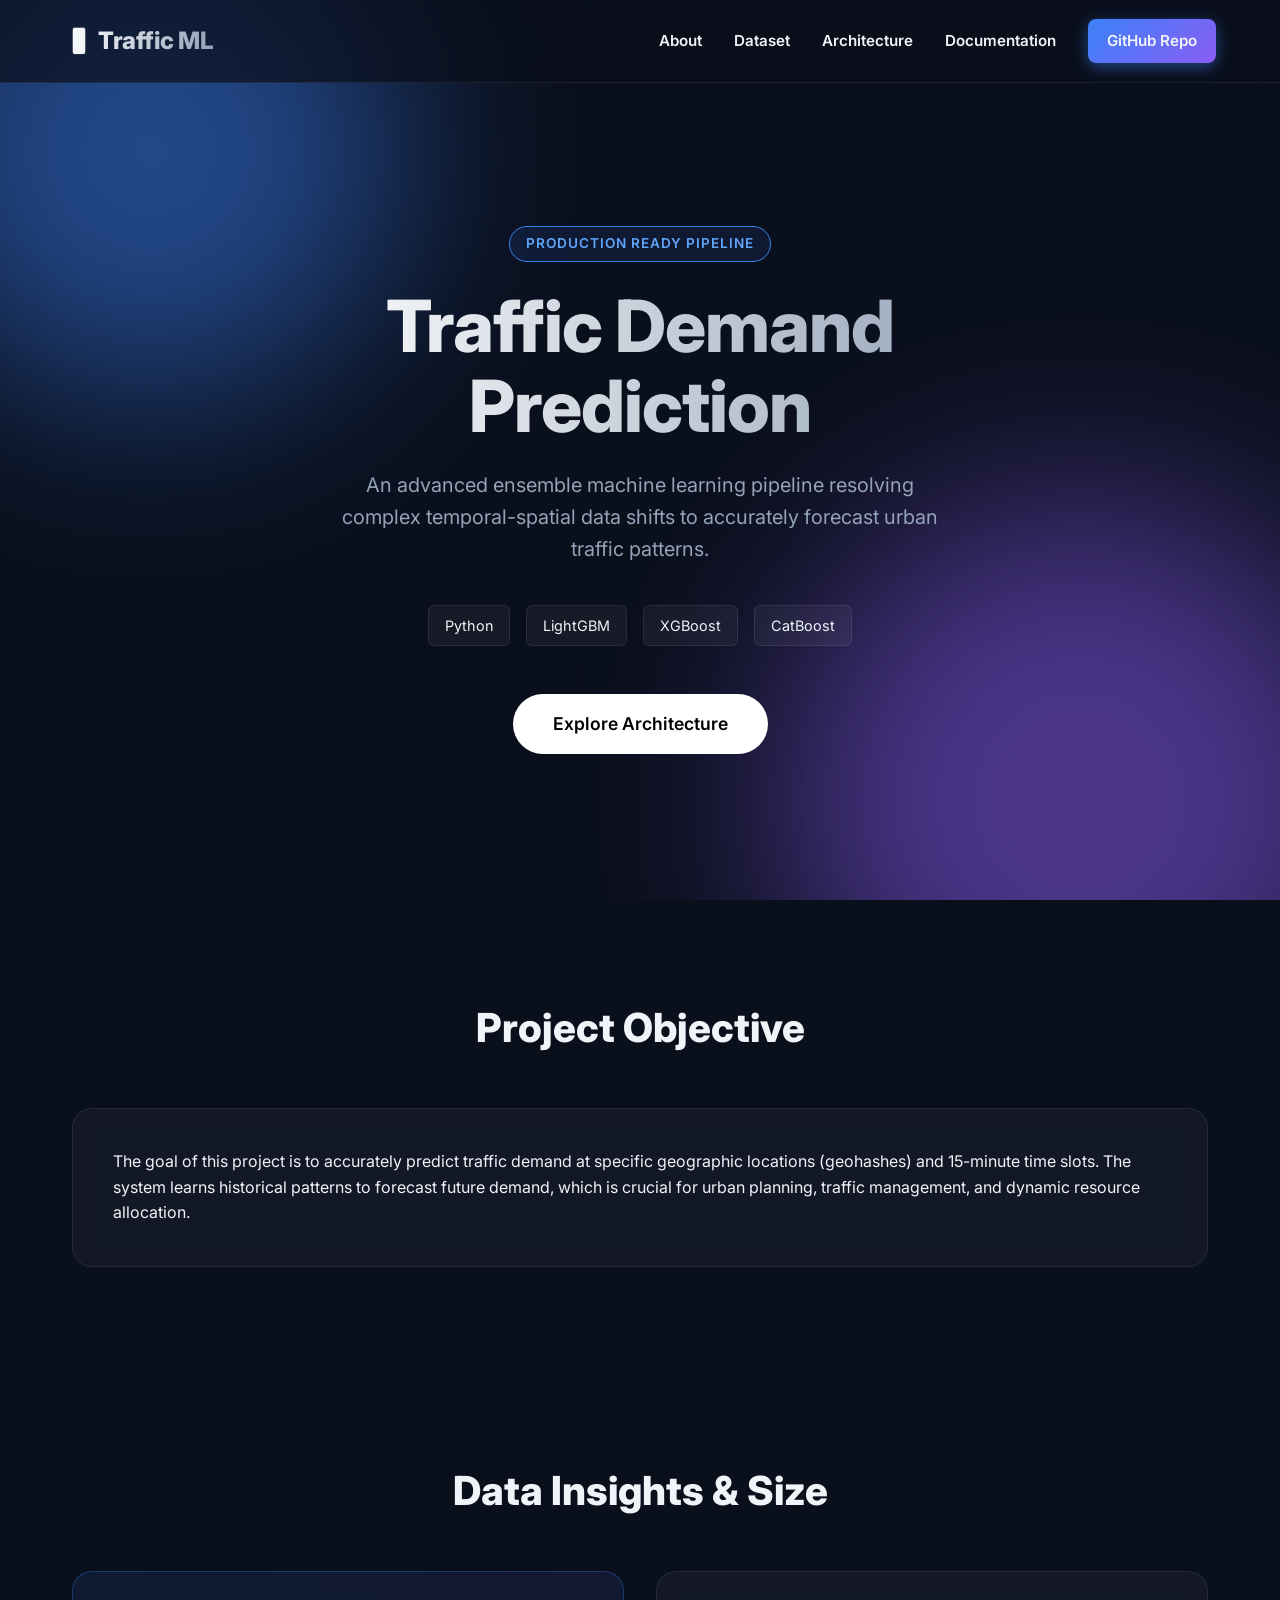
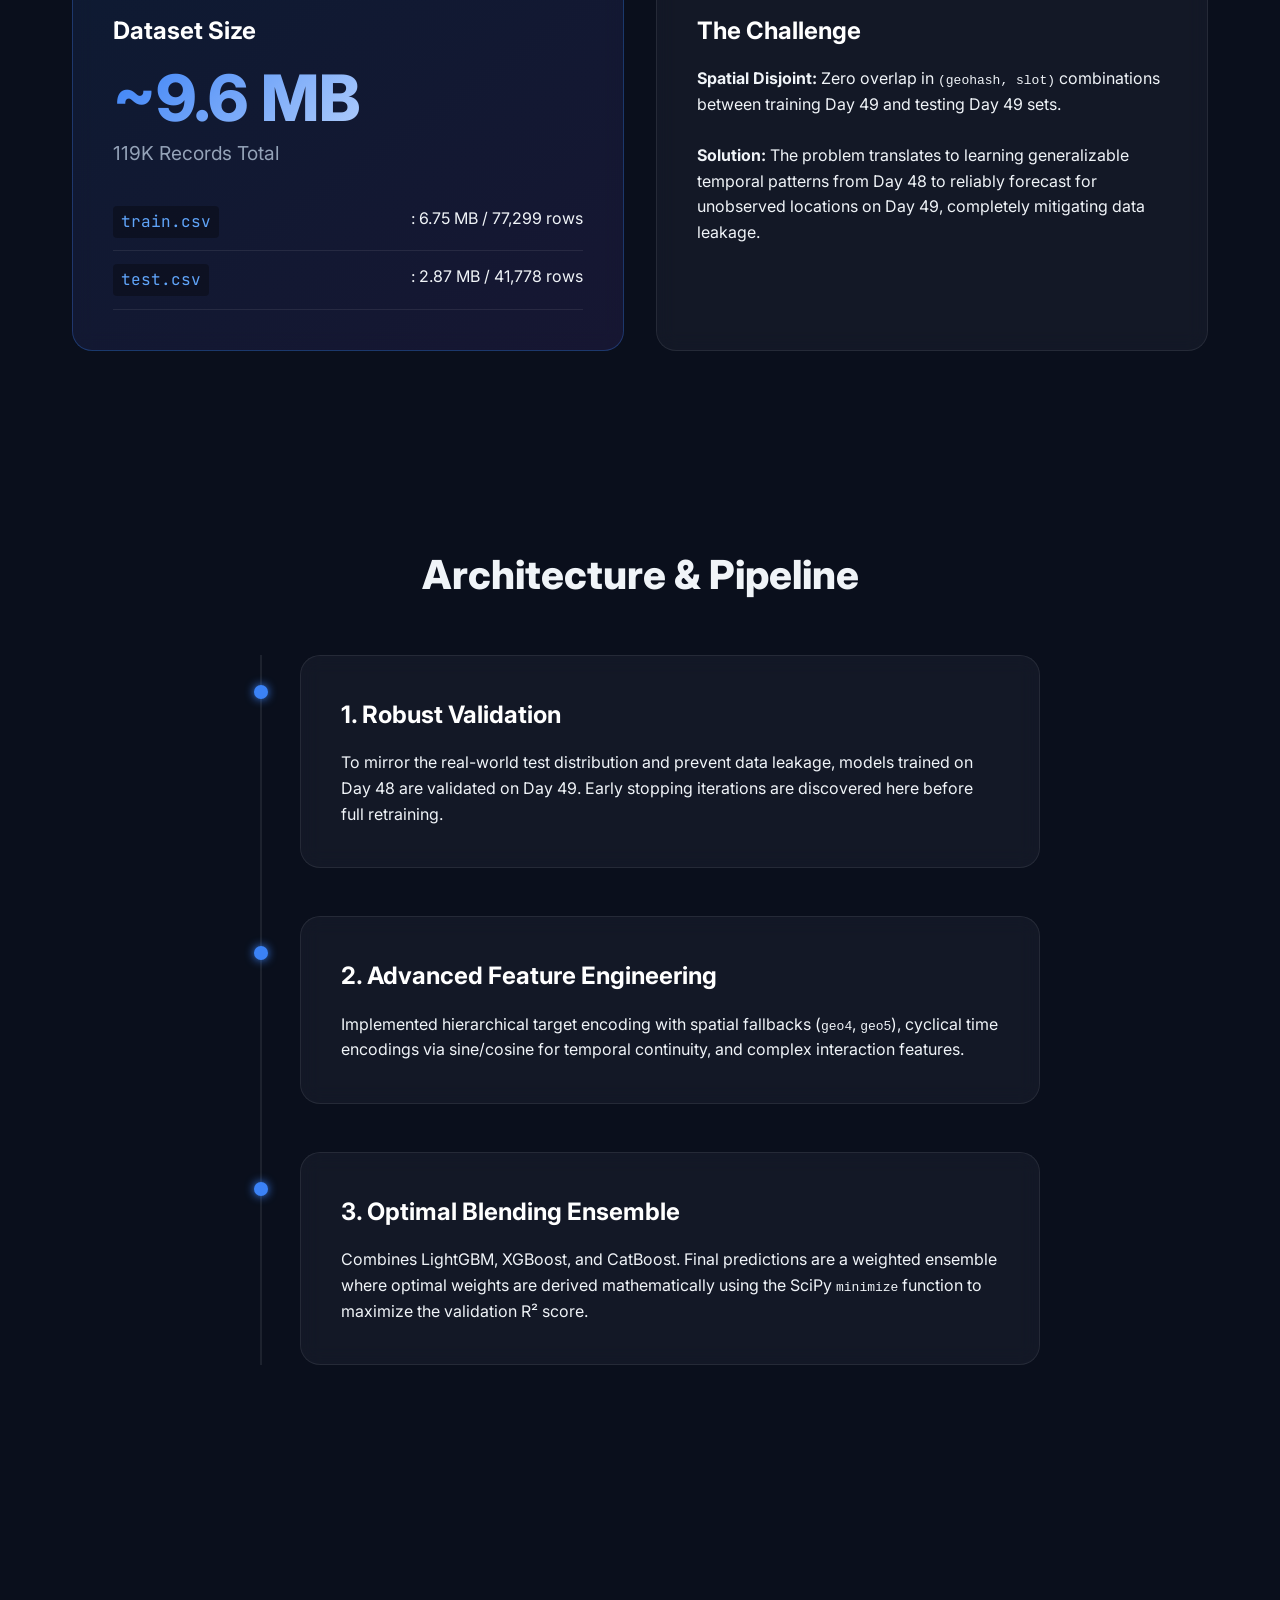
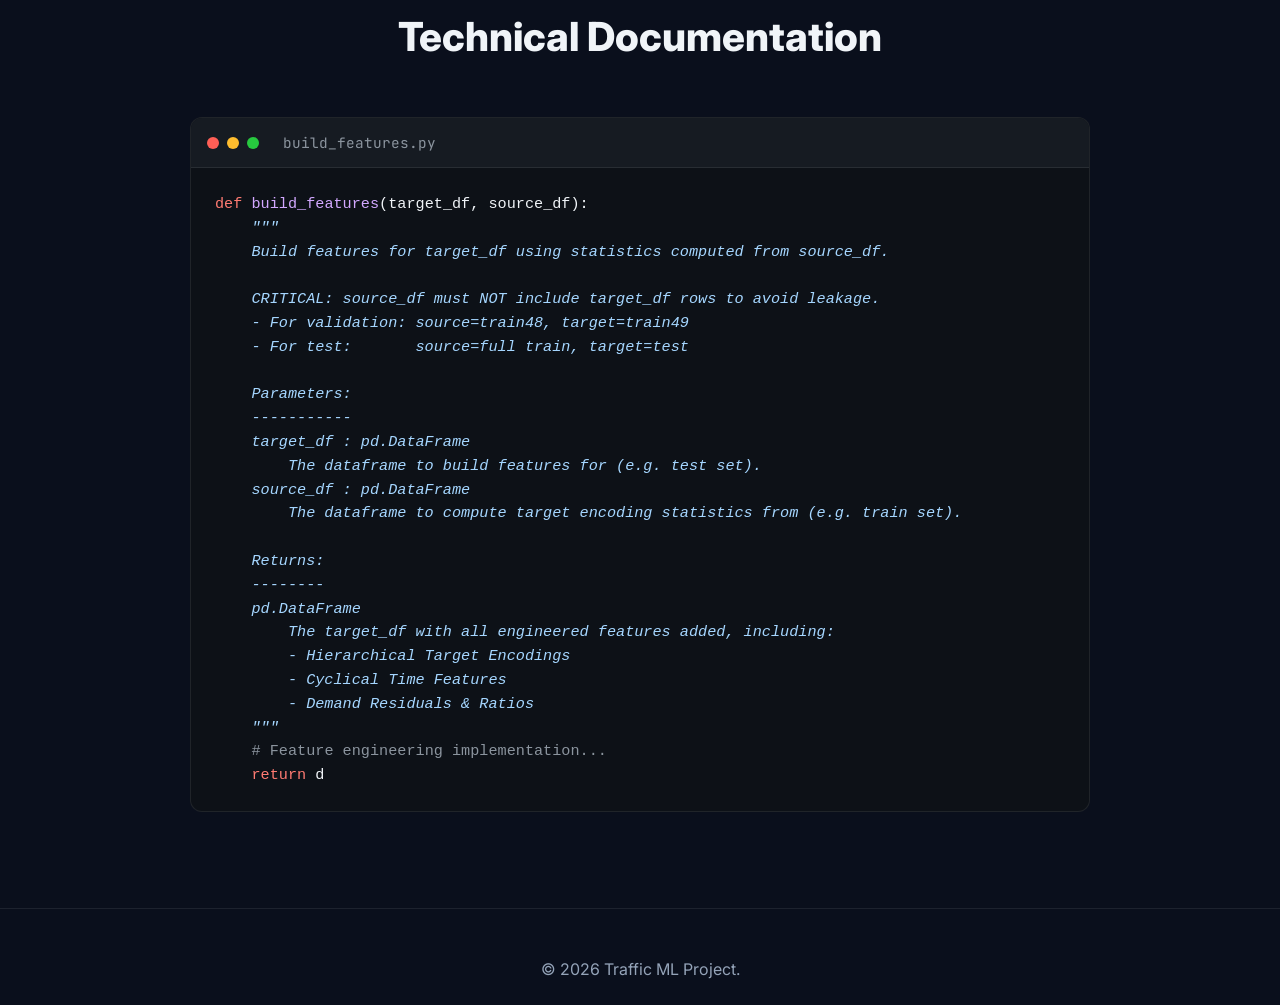
==== docs/index.html @ 6b8794e3 "documentaion site" ====
<!DOCTYPE html>
<html lang="en">
<head>
    <meta charset="UTF-8">
    <meta name="viewport" content="width=device-width, initial-scale=1.0">
    <title>Traffic Demand Prediction | ML Project</title>
    <meta name="description" content="A production-ready machine learning pipeline for predicting urban traffic demand.">
    <link rel="stylesheet" href="style.css">
    <link href="https://fonts.googleapis.com/css2?family=Inter:wght@300;400;600;800&family=JetBrains+Mono:wght@400;700&display=swap" rel="stylesheet">
</head>
<body>
    <header class="hero">
        <div class="glass-nav">
            <div class="logo">🚦 Traffic ML</div>
            <nav>
                <a href="#about">About</a>
                <a href="#dataset">Dataset</a>
                <a href="#architecture">Architecture</a>
                <a href="#docs">Documentation</a>
                <a href="https://github.com/yourusername/traffic-demand-prediction" target="_blank" class="github-btn">GitHub Repo</a>
            </nav>
        </div>
        
        <div class="hero-content">
            <div class="badge">Production Ready Pipeline</div>
            <h1>Traffic Demand Prediction</h1>
            <p>An advanced ensemble machine learning pipeline resolving complex temporal-spatial data shifts to accurately forecast urban traffic patterns.</p>
            <div class="tech-stack">
                <span class="tech-tag">Python</span>
                <span class="tech-tag">LightGBM</span>
                <span class="tech-tag">XGBoost</span>
                <span class="tech-tag">CatBoost</span>
            </div>
            <a href="#architecture" class="cta-btn">Explore Architecture</a>
        </div>
        <div class="hero-bg-shapes">
            <div class="shape shape-1"></div>
            <div class="shape shape-2"></div>
        </div>
    </header>

    <main>
        <section id="about" class="section">
            <div class="container">
                <h2 class="section-title">Project Objective</h2>
                <div class="card">
                    <p>The goal of this project is to accurately predict traffic demand at specific geographic locations (geohashes) and 15-minute time slots. The system learns historical patterns to forecast future demand, which is crucial for urban planning, traffic management, and dynamic resource allocation.</p>
                </div>
            </div>
        </section>

        <section id="dataset" class="section">
            <div class="container">
                <h2 class="section-title">Data Insights & Size</h2>
                <div class="grid-2">
                    <div class="card highlight-card">
                        <h3>Dataset Size</h3>
                        <p class="big-number">~9.6 MB</p>
                        <p class="sub-number">119K Records Total</p>
                        <ul class="dataset-list">
                            <li><code>train.csv</code>: 6.75 MB / 77,299 rows</li>
                            <li><code>test.csv</code>: 2.87 MB / 41,778 rows</li>
                        </ul>
                    </div>
                    <div class="card">
                        <h3>The Challenge</h3>
                        <p><strong>Spatial Disjoint:</strong> Zero overlap in <code>(geohash, slot)</code> combinations between training Day 49 and testing Day 49 sets.</p>
                        <br>
                        <p><strong>Solution:</strong> The problem translates to learning generalizable temporal patterns from Day 48 to reliably forecast for unobserved locations on Day 49, completely mitigating data leakage.</p>
                    </div>
                </div>
            </div>
        </section>

        <section id="architecture" class="section">
            <div class="container">
                <h2 class="section-title">Architecture & Pipeline</h2>
                
                <div class="timeline">
                    <div class="timeline-item">
                        <div class="timeline-dot"></div>
                        <div class="timeline-content card">
                            <h3>1. Robust Validation</h3>
                            <p>To mirror the real-world test distribution and prevent data leakage, models trained on Day 48 are validated on Day 49. Early stopping iterations are discovered here before full retraining.</p>
                        </div>
                    </div>
                    <div class="timeline-item">
                        <div class="timeline-dot"></div>
                        <div class="timeline-content card">
                            <h3>2. Advanced Feature Engineering</h3>
                            <p>Implemented hierarchical target encoding with spatial fallbacks (<code>geo4</code>, <code>geo5</code>), cyclical time encodings via sine/cosine for temporal continuity, and complex interaction features.</p>
                        </div>
                    </div>
                    <div class="timeline-item">
                        <div class="timeline-dot"></div>
                        <div class="timeline-content card">
                            <h3>3. Optimal Blending Ensemble</h3>
                            <p>Combines LightGBM, XGBoost, and CatBoost. Final predictions are a weighted ensemble where optimal weights are derived mathematically using the SciPy <code>minimize</code> function to maximize the validation R² score.</p>
                        </div>
                    </div>
                </div>
            </div>
        </section>
        
        <section id="docs" class="section">
            <div class="container">
                <h2 class="section-title">Technical Documentation</h2>
                <div class="code-card">
                    <div class="code-header">
                        <span class="dot red"></span>
                        <span class="dot yellow"></span>
                        <span class="dot green"></span>
                        <span class="code-title">build_features.py</span>
                    </div>
                    <pre><code><span class="keyword">def</span> <span class="function">build_features</span>(target_df, source_df):
    <span class="docstring">"""
    Build features for target_df using statistics computed from source_df.
    
    CRITICAL: source_df must NOT include target_df rows to avoid leakage.
    - For validation: source=train48, target=train49
    - For test:       source=full train, target=test
    
    Parameters:
    -----------
    target_df : pd.DataFrame
        The dataframe to build features for (e.g. test set).
    source_df : pd.DataFrame
        The dataframe to compute target encoding statistics from (e.g. train set).
        
    Returns:
    --------
    pd.DataFrame
        The target_df with all engineered features added, including:
        - Hierarchical Target Encodings
        - Cyclical Time Features
        - Demand Residuals & Ratios
    """</span>
    <span class="comment"># Feature engineering implementation...</span>
    <span class="keyword">return</span> d
</code></pre>
                </div>
            </div>
        </section>
    </main>

    <footer>
            <p>&copy; 2026 Traffic ML Project.</p>
    </footer>
    
    <script src="script.js"></script>
</body>
</html>
---- docs/style.css ----
:root {
    --bg-color: #0a0f1c;
    --card-bg: rgba(25, 30, 45, 0.6);
    --text-primary: #f0f4f8;
    --text-secondary: #94a3b8;
    --accent: #3b82f6;
    --accent-glow: rgba(59, 130, 246, 0.5);
    --accent-2: #8b5cf6;
    --glass-border: rgba(255, 255, 255, 0.08);
}

* {
    margin: 0;
    padding: 0;
    box-sizing: border-box;
}

body {
    font-family: 'Inter', sans-serif;
    background-color: var(--bg-color);
    color: var(--text-primary);
    line-height: 1.6;
    overflow-x: hidden;
}

.container {
    max-width: 1200px;
    margin: 0 auto;
    padding: 0 2rem;
}

/* Glassmorphism Navigation */
.glass-nav {
    display: flex;
    justify-content: space-between;
    align-items: center;
    padding: 1.2rem 4rem;
    background: rgba(10, 15, 28, 0.7);
    backdrop-filter: blur(12px);
    border-bottom: 1px solid var(--glass-border);
    position: fixed;
    top: 0;
    width: 100%;
    z-index: 1000;
    transition: all 0.3s ease;
}

.logo {
    font-weight: 800;
    font-size: 1.5rem;
    letter-spacing: -0.5px;
    background: linear-gradient(90deg, #fff, #94a3b8);
    -webkit-background-clip: text;
    -webkit-text-fill-color: transparent;
}

nav {
    display: flex;
    gap: 2rem;
    align-items: center;
}

nav a {
    color: var(--text-primary);
    text-decoration: none;
    font-size: 0.95rem;
    font-weight: 600;
    transition: color 0.2s;
}

nav a:hover {
    color: var(--accent);
}

.github-btn {
    background: linear-gradient(135deg, var(--accent), var(--accent-2));
    padding: 0.6rem 1.2rem;
    border-radius: 8px;
    font-weight: 600;
    box-shadow: 0 4px 15px var(--accent-glow);
    transition: transform 0.2s, box-shadow 0.2s;
}

.github-btn:hover {
    transform: translateY(-2px);
    box-shadow: 0 6px 20px var(--accent-glow);
    color: white;
}

/* Hero Section */
.hero {
    min-height: 100vh;
    display: flex;
    align-items: center;
    position: relative;
    padding-top: 80px;
    overflow: hidden;
}

.hero-content {
    max-width: 800px;
    margin: 0 auto;
    text-align: center;
    position: relative;
    z-index: 10;
    padding: 0 2rem;
}

.badge {
    display: inline-block;
    padding: 0.4rem 1rem;
    background: rgba(59, 130, 246, 0.1);
    border: 1px solid var(--accent);
    color: #60a5fa;
    border-radius: 20px;
    font-size: 0.85rem;
    font-weight: 600;
    margin-bottom: 1.5rem;
    text-transform: uppercase;
    letter-spacing: 1px;
}

.hero h1 {
    font-size: 4.5rem;
    font-weight: 800;
    line-height: 1.1;
    margin-bottom: 1.5rem;
    background: linear-gradient(to right, #fff, #94a3b8);
    -webkit-background-clip: text;
    -webkit-text-fill-color: transparent;
    letter-spacing: -1px;
}

.hero p {
    font-size: 1.25rem;
    color: var(--text-secondary);
    margin-bottom: 2.5rem;
    max-width: 600px;
    margin-left: auto;
    margin-right: auto;
}

.tech-stack {
    display: flex;
    justify-content: center;
    gap: 1rem;
    margin-bottom: 3rem;
}

.tech-tag {
    background: rgba(255, 255, 255, 0.05);
    border: 1px solid var(--glass-border);
    padding: 0.5rem 1rem;
    border-radius: 6px;
    font-size: 0.9rem;
    backdrop-filter: blur(4px);
}

.cta-btn {
    display: inline-block;
    background: white;
    color: #000;
    text-decoration: none;
    padding: 1rem 2.5rem;
    border-radius: 30px;
    font-weight: 600;
    font-size: 1.1rem;
    transition: transform 0.2s, box-shadow 0.2s;
}

.cta-btn:hover {
    transform: translateY(-2px);
    box-shadow: 0 10px 25px rgba(255,255,255,0.2);
}

/* Hero Background Shapes */
.hero-bg-shapes {
    position: absolute;
    top: 0; left: 0; right: 0; bottom: 0;
    z-index: 1;
    overflow: hidden;
}

.shape {
    position: absolute;
    filter: blur(100px);
    opacity: 0.5;
    border-radius: 50%;
    animation: float 20s infinite ease-in-out alternate;
}

.shape-1 {
    width: 500px; height: 500px;
    background: var(--accent);
    top: -100px; left: -100px;
}

.shape-2 {
    width: 600px; height: 600px;
    background: var(--accent-2);
    bottom: -200px; right: -100px;
    animation-delay: -5s;
}

@keyframes float {
    0% { transform: translate(0, 0) rotate(0deg); }
    100% { transform: translate(100px, 50px) rotate(20deg); }
}

/* Sections & Cards */
.section {
    padding: 6rem 0;
    position: relative;
    z-index: 10;
}

.section-title {
    font-size: 2.5rem;
    margin-bottom: 3rem;
    text-align: center;
    font-weight: 800;
}

.grid-2 {
    display: grid;
    grid-template-columns: 1fr 1fr;
    gap: 2rem;
}

.card {
    background: var(--card-bg);
    border: 1px solid var(--glass-border);
    border-radius: 20px;
    padding: 2.5rem;
    backdrop-filter: blur(10px);
    transition: transform 0.3s ease, border-color 0.3s ease;
}

.card:hover {
    transform: translateY(-5px);
    border-color: rgba(255,255,255,0.2);
}

.card h3 {
    font-size: 1.5rem;
    margin-bottom: 1rem;
    color: #fff;
}

/* Dataset specific */
.highlight-card {
    background: linear-gradient(145deg, rgba(59, 130, 246, 0.1), rgba(139, 92, 246, 0.1));
    border: 1px solid rgba(59, 130, 246, 0.3);
}

.big-number {
    font-size: 4rem;
    font-weight: 800;
    line-height: 1;
    background: linear-gradient(135deg, var(--accent), #fff);
    -webkit-background-clip: text;
    -webkit-text-fill-color: transparent;
    margin-bottom: 0.5rem;
}

.sub-number {
    font-size: 1.2rem;
    color: #94a3b8;
    margin-bottom: 1.5rem;
}

.dataset-list {
    list-style: none;
}

.dataset-list li {
    padding: 0.8rem 0;
    border-bottom: 1px solid var(--glass-border);
    display: flex;
    justify-content: space-between;
}
.dataset-list li code {
    background: rgba(0,0,0,0.3);
    padding: 0.2rem 0.5rem;
    border-radius: 4px;
    font-family: 'JetBrains Mono', monospace;
    color: #60a5fa;
}

/* Timeline */
.timeline {
    position: relative;
    max-width: 800px;
    margin: 0 auto;
}

.timeline::before {
    content: '';
    position: absolute;
    top: 0; left: 20px;
    height: 100%;
    width: 2px;
    background: var(--glass-border);
}

.timeline-item {
    position: relative;
    margin-bottom: 3rem;
    padding-left: 60px;
}

.timeline-dot {
    position: absolute;
    left: 14px; top: 30px;
    width: 14px; height: 14px;
    border-radius: 50%;
    background: var(--accent);
    box-shadow: 0 0 10px var(--accent);
}

/* Code Card */
.code-card {
    background: #0d1117;
    border-radius: 12px;
    border: 1px solid var(--glass-border);
    overflow: hidden;
    max-width: 900px;
    margin: 0 auto;
}

.code-header {
    background: #161b22;
    padding: 0.8rem 1rem;
    display: flex;
    align-items: center;
    border-bottom: 1px solid var(--glass-border);
}

.dot {
    width: 12px; height: 12px;
    border-radius: 50%;
    margin-right: 8px;
}

.dot.red { background: #ff5f56; }
.dot.yellow { background: #ffbd2e; }
.dot.green { background: #27c93f; }

.code-title {
    margin-left: 1rem;
    font-family: 'JetBrains Mono', monospace;
    font-size: 0.9rem;
    color: #8b949e;
}

.code-card pre {
    padding: 1.5rem;
    overflow-x: auto;
    font-family: 'JetBrains Mono', monospace;
    font-size: 0.95rem;
    line-height: 1.5;
}

.keyword { color: #ff7b72; }
.function { color: #d2a8ff; }
.docstring { color: #a5d6ff; font-style: italic; }
.comment { color: #8b949e; }

footer {
    text-align: center;
    padding: 3rem 0;
    border-top: 1px solid var(--glass-border);
    color: var(--text-secondary);
}

/* Responsive */
@media (max-width: 768px) {
    .hero h1 { font-size: 3rem; }
    .grid-2 { grid-template-columns: 1fr; }
    .glass-nav { padding: 1rem 2rem; }
    nav { display: none; }
}
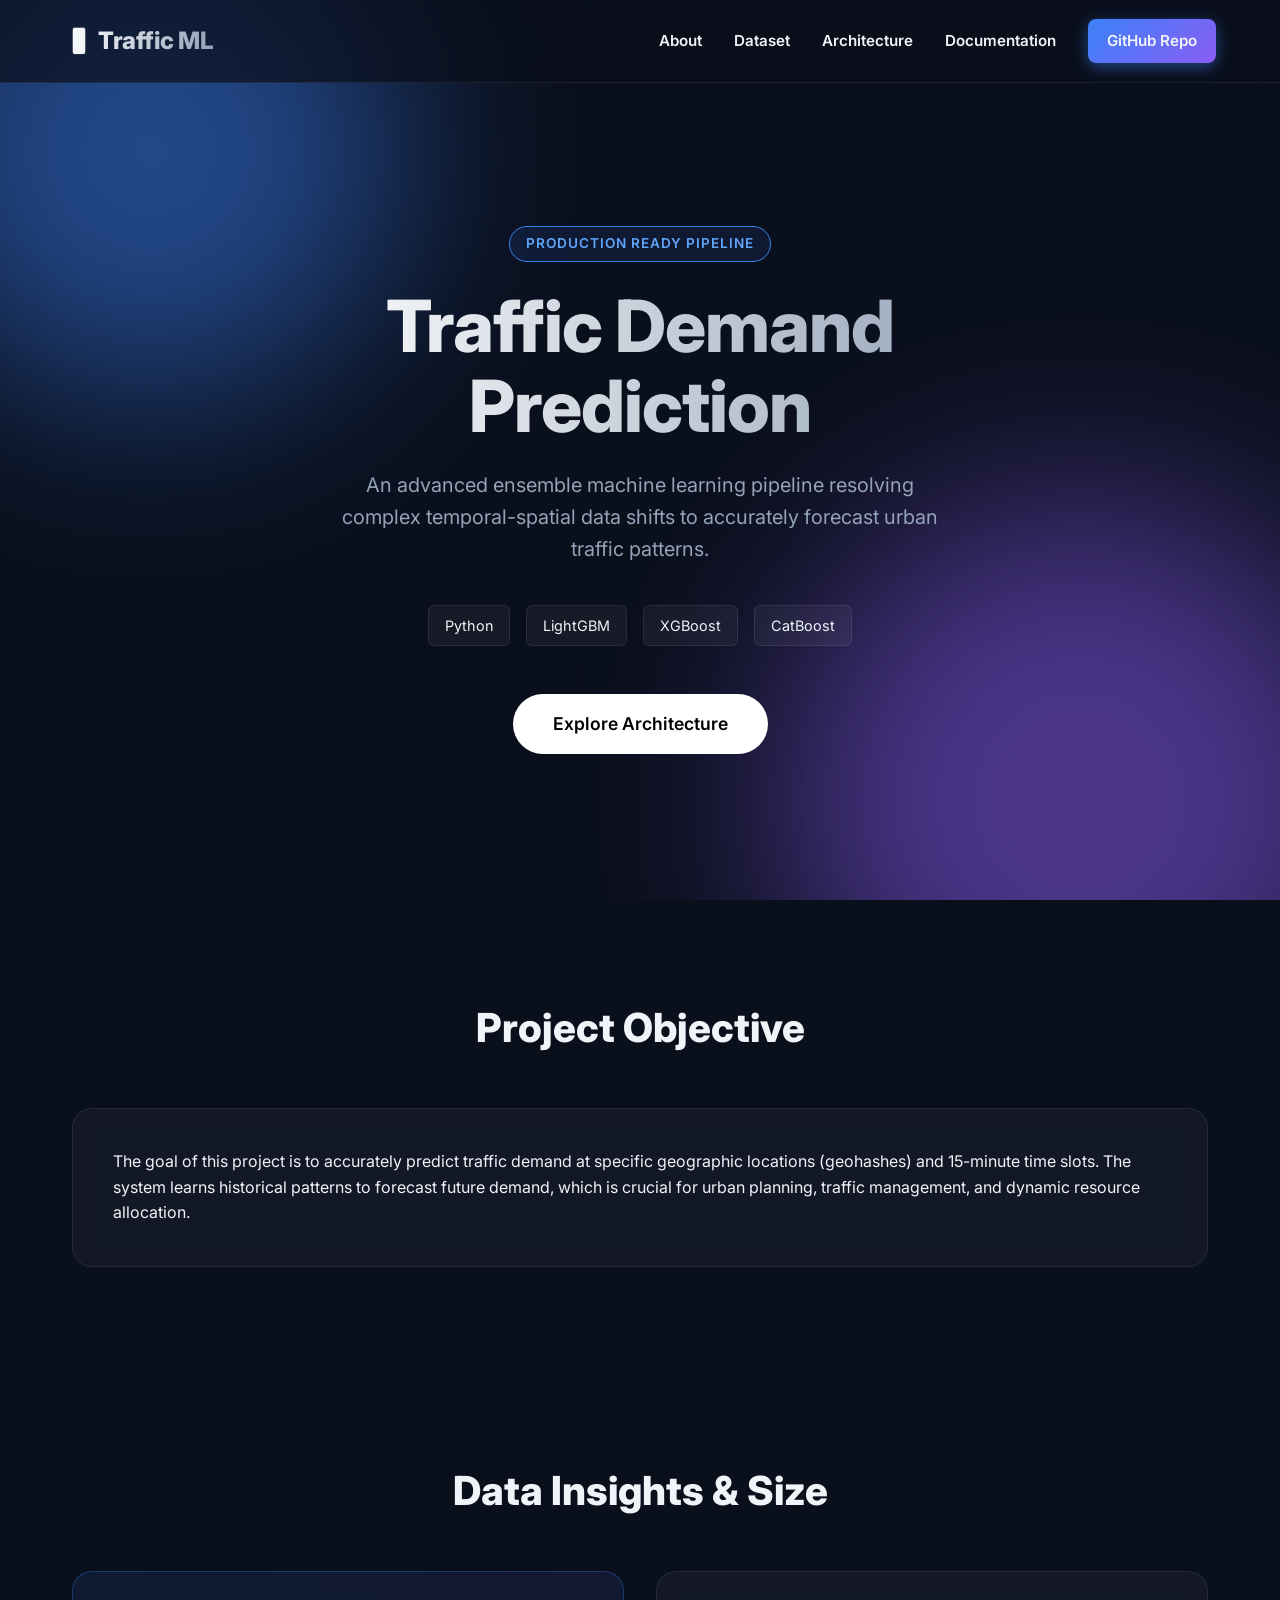
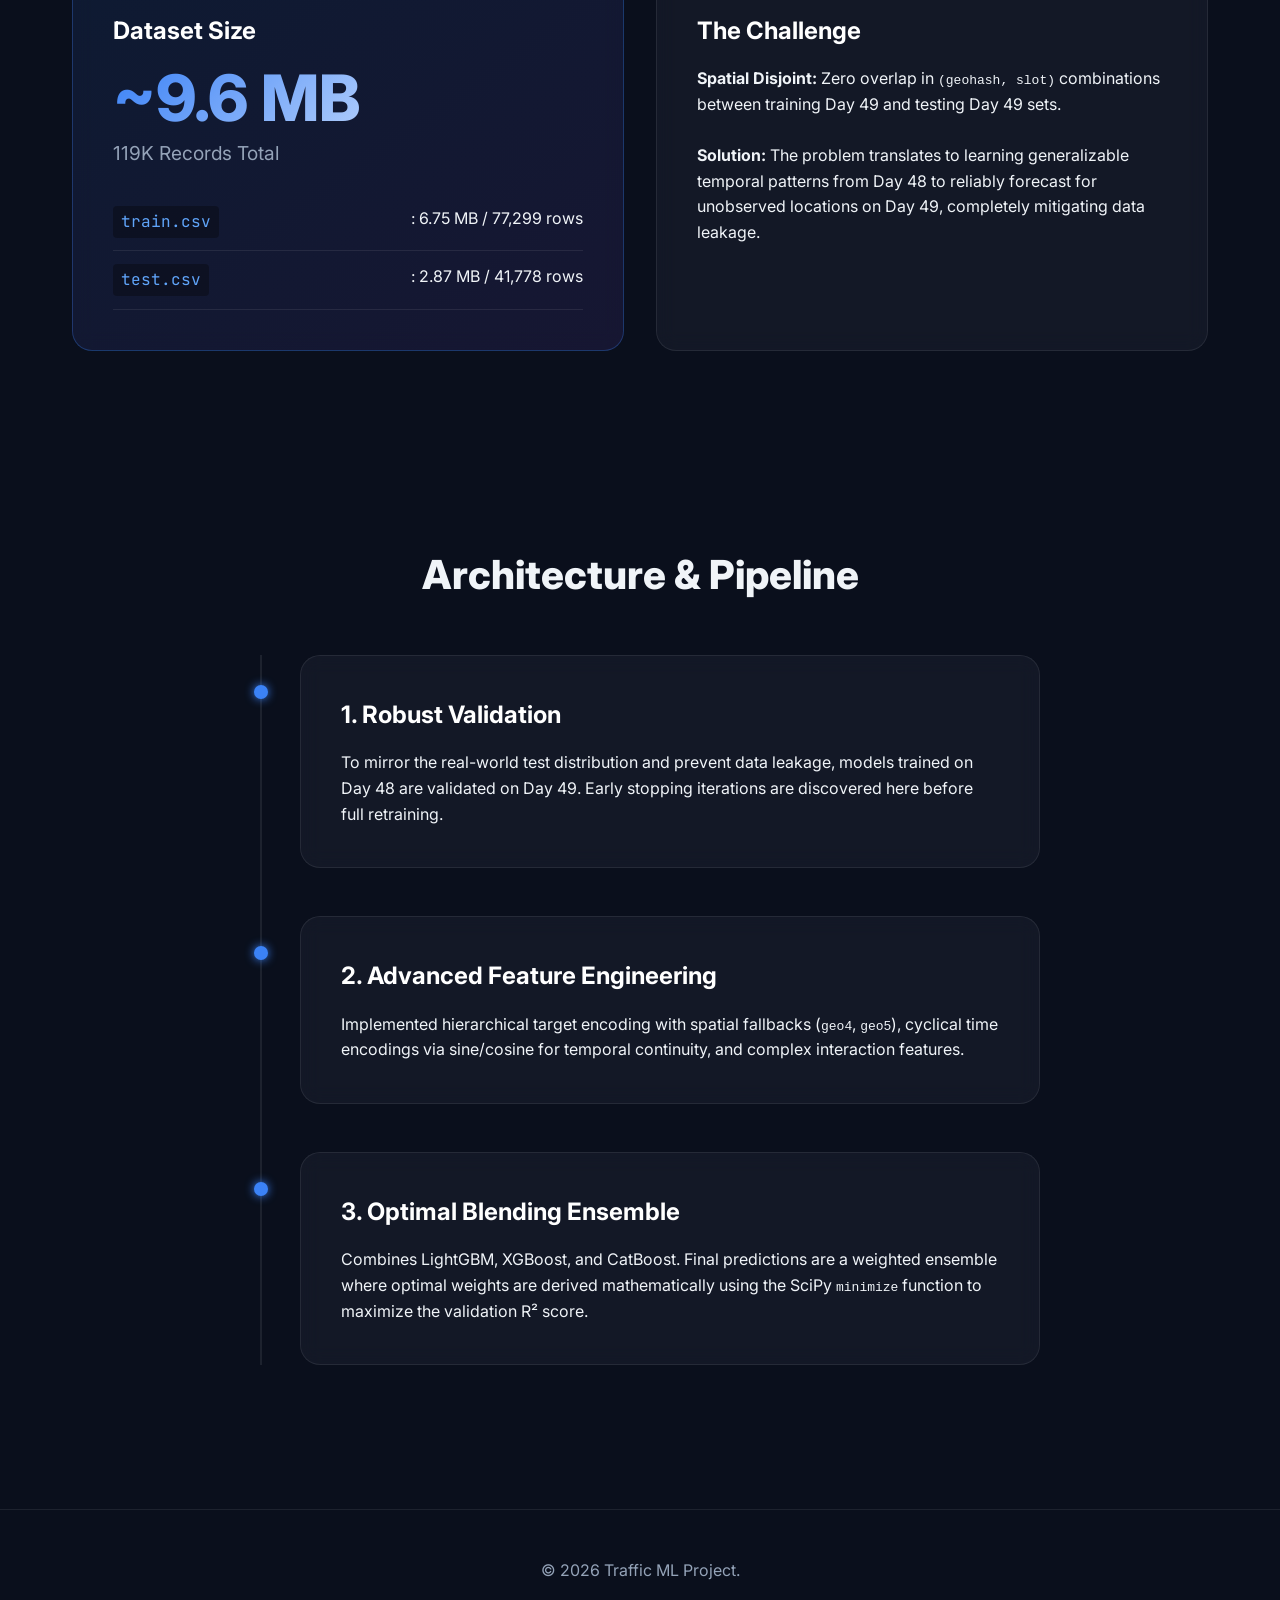
==== commit ac03ad63: "documentaion site" ====
--- a/docs/index.html
+++ b/docs/index.html
@@ -16,8 +16,8 @@
                 <a href="#about">About</a>
                 <a href="#dataset">Dataset</a>
                 <a href="#architecture">Architecture</a>
-                <a href="#docs">Documentation</a>
-                <a href="https://github.com/yourusername/traffic-demand-prediction" target="_blank" class="github-btn">GitHub Repo</a>
+                <a href="docs.html">Documentation</a>
+                <a href="https://github.com/IshaanAggrawal/traffic_demand_prediction" target="_blank" class="github-btn">GitHub Repo</a>
             </nav>
         </div>
         
@@ -101,46 +101,6 @@
                 </div>
             </div>
         </section>
-        
-        <section id="docs" class="section">
-            <div class="container">
-                <h2 class="section-title">Technical Documentation</h2>
-                <div class="code-card">
-                    <div class="code-header">
-                        <span class="dot red"></span>
-                        <span class="dot yellow"></span>
-                        <span class="dot green"></span>
-                        <span class="code-title">build_features.py</span>
-                    </div>
-                    <pre><code><span class="keyword">def</span> <span class="function">build_features</span>(target_df, source_df):
-    <span class="docstring">"""
-    Build features for target_df using statistics computed from source_df.
-    
-    CRITICAL: source_df must NOT include target_df rows to avoid leakage.
-    - For validation: source=train48, target=train49
-    - For test:       source=full train, target=test
-    
-    Parameters:
-    -----------
-    target_df : pd.DataFrame
-        The dataframe to build features for (e.g. test set).
-    source_df : pd.DataFrame
-        The dataframe to compute target encoding statistics from (e.g. train set).
-        
-    Returns:
-    --------
-    pd.DataFrame
-        The target_df with all engineered features added, including:
-        - Hierarchical Target Encodings
-        - Cyclical Time Features
-        - Demand Residuals & Ratios
-    """</span>
-    <span class="comment"># Feature engineering implementation...</span>
-    <span class="keyword">return</span> d
-</code></pre>
-                </div>
-            </div>
-        </section>
     </main>
 
     <footer>
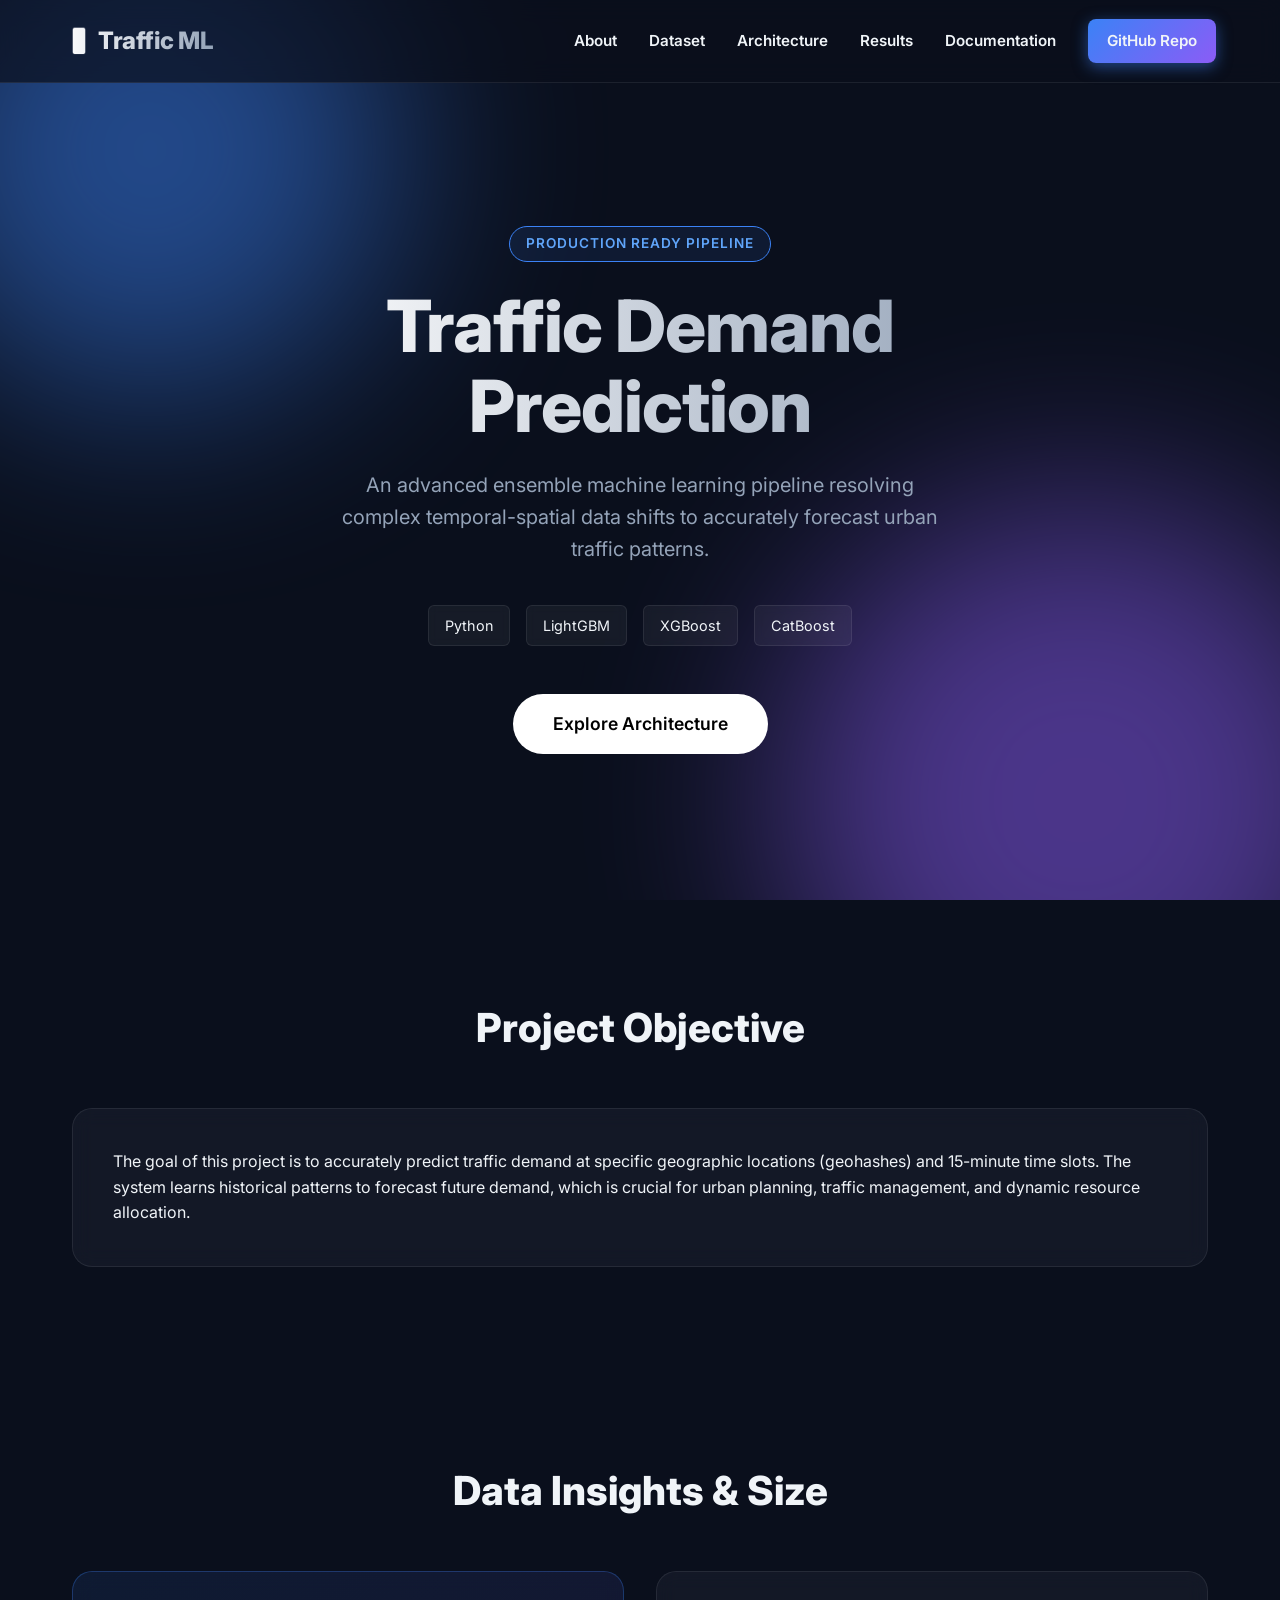
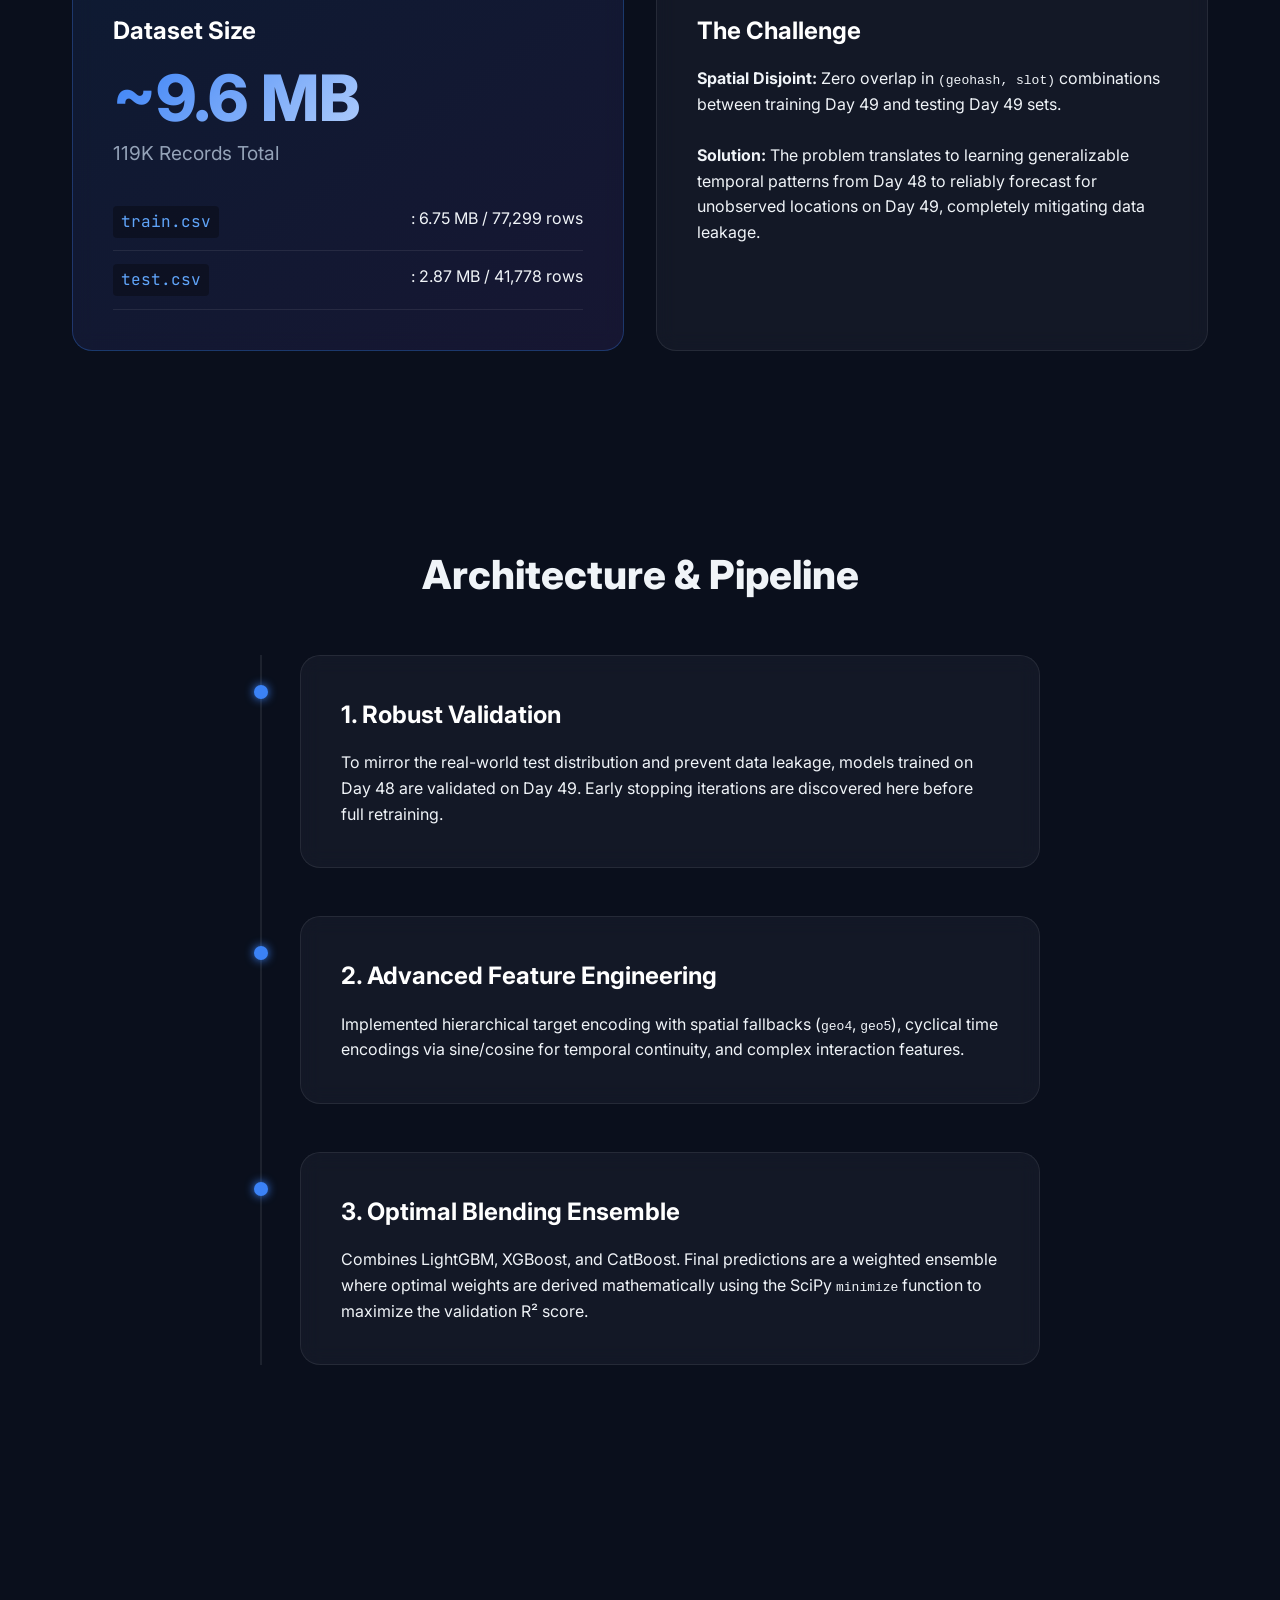
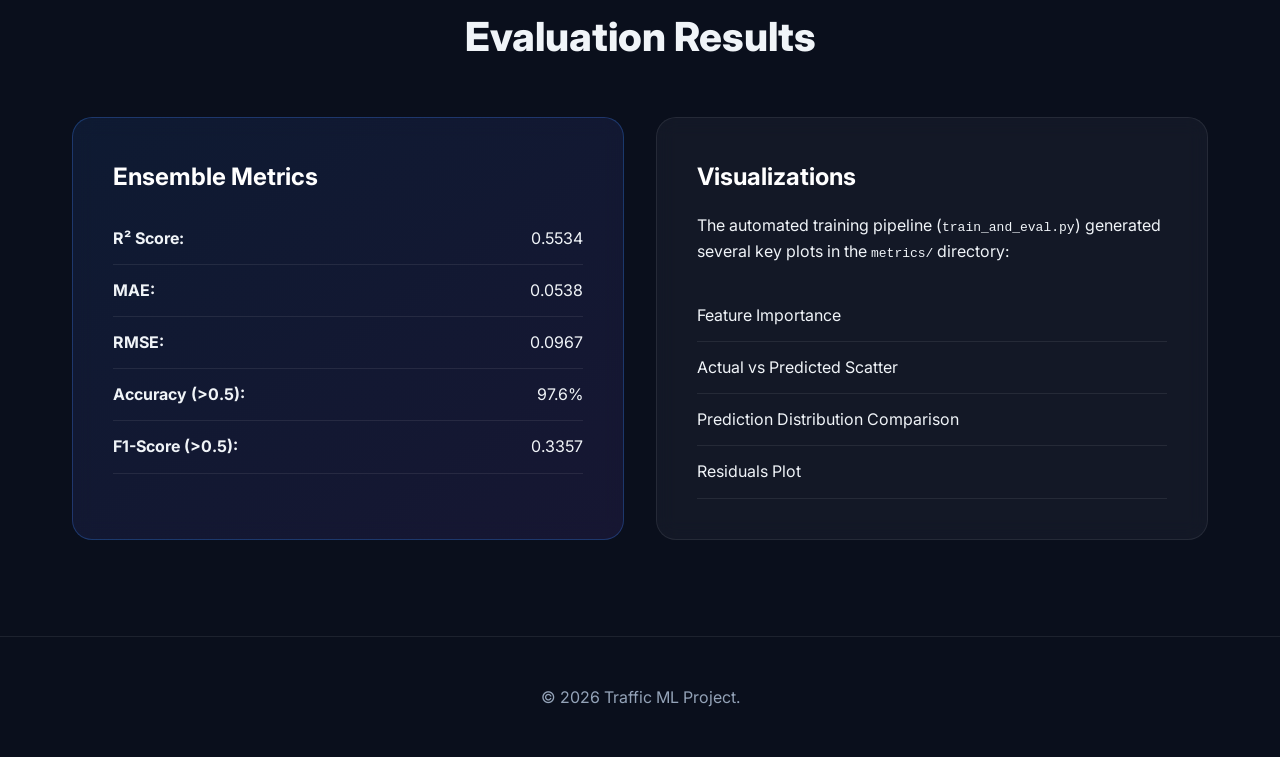
==== commit 45474728: "metrices" ====
--- a/docs/index.html
+++ b/docs/index.html
@@ -16,6 +16,7 @@
                 <a href="#about">About</a>
                 <a href="#dataset">Dataset</a>
                 <a href="#architecture">Architecture</a>
+                <a href="#results">Results</a>
                 <a href="docs.html">Documentation</a>
                 <a href="https://github.com/IshaanAggrawal/traffic_demand_prediction" target="_blank" class="github-btn">GitHub Repo</a>
             </nav>
@@ -101,6 +102,35 @@
                 </div>
             </div>
         </section>
+
+        <section id="results" class="section">
+            <div class="container">
+                <h2 class="section-title">Evaluation Results</h2>
+                <div class="grid-2">
+                    <div class="card highlight-card">
+                        <h3>Ensemble Metrics</h3>
+                        <ul class="dataset-list">
+                            <li><strong>R² Score:</strong> 0.5534</li>
+                            <li><strong>MAE:</strong> 0.0538</li>
+                            <li><strong>RMSE:</strong> 0.0967</li>
+                            <li><strong>Accuracy (&gt;0.5):</strong> 97.6%</li>
+                            <li><strong>F1-Score (&gt;0.5):</strong> 0.3357</li>
+                        </ul>
+                    </div>
+                    <div class="card">
+                        <h3>Visualizations</h3>
+                        <p>The automated training pipeline (<code>train_and_eval.py</code>) generated several key plots in the <code>metrics/</code> directory:</p>
+                        <br>
+                        <ul class="dataset-list">
+                            <li>Feature Importance</li>
+                            <li>Actual vs Predicted Scatter</li>
+                            <li>Prediction Distribution Comparison</li>
+                            <li>Residuals Plot</li>
+                        </ul>
+                    </div>
+                </div>
+            </div>
+        </section>
     </main>
 
     <footer>
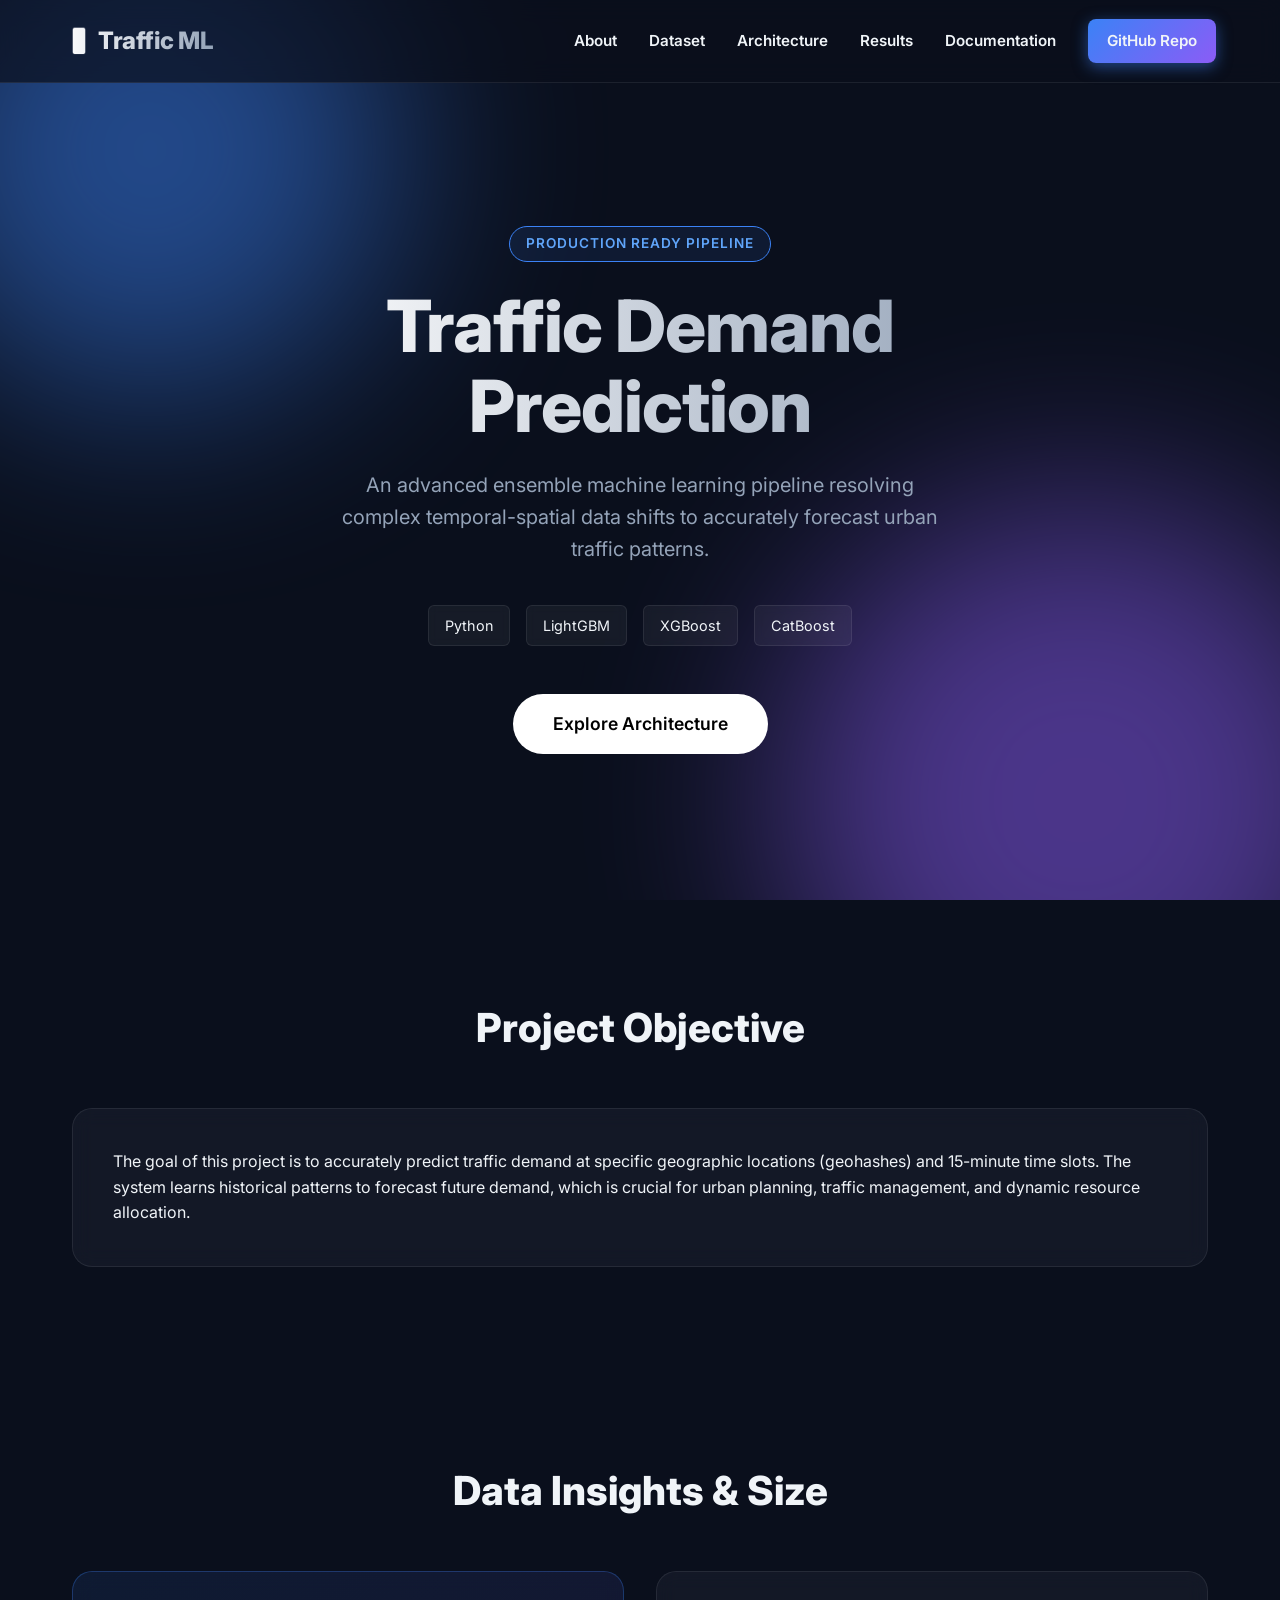
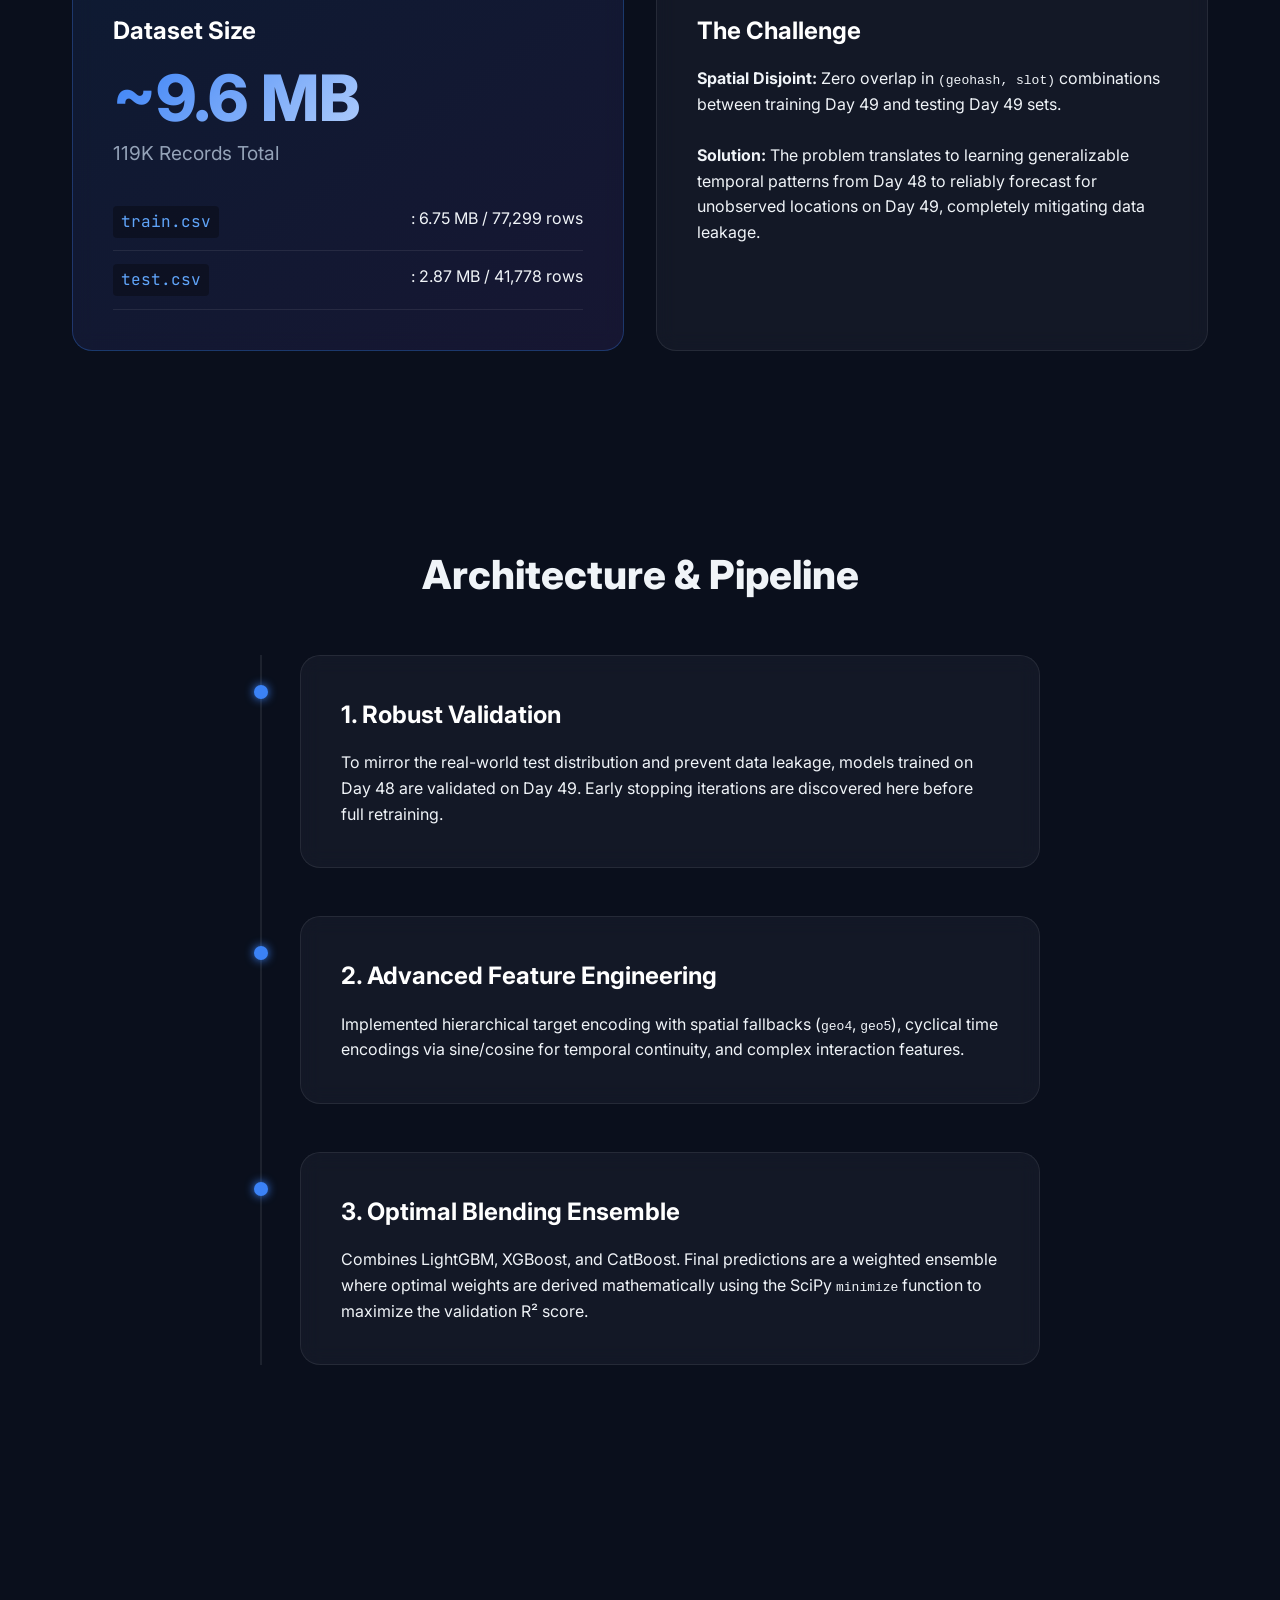
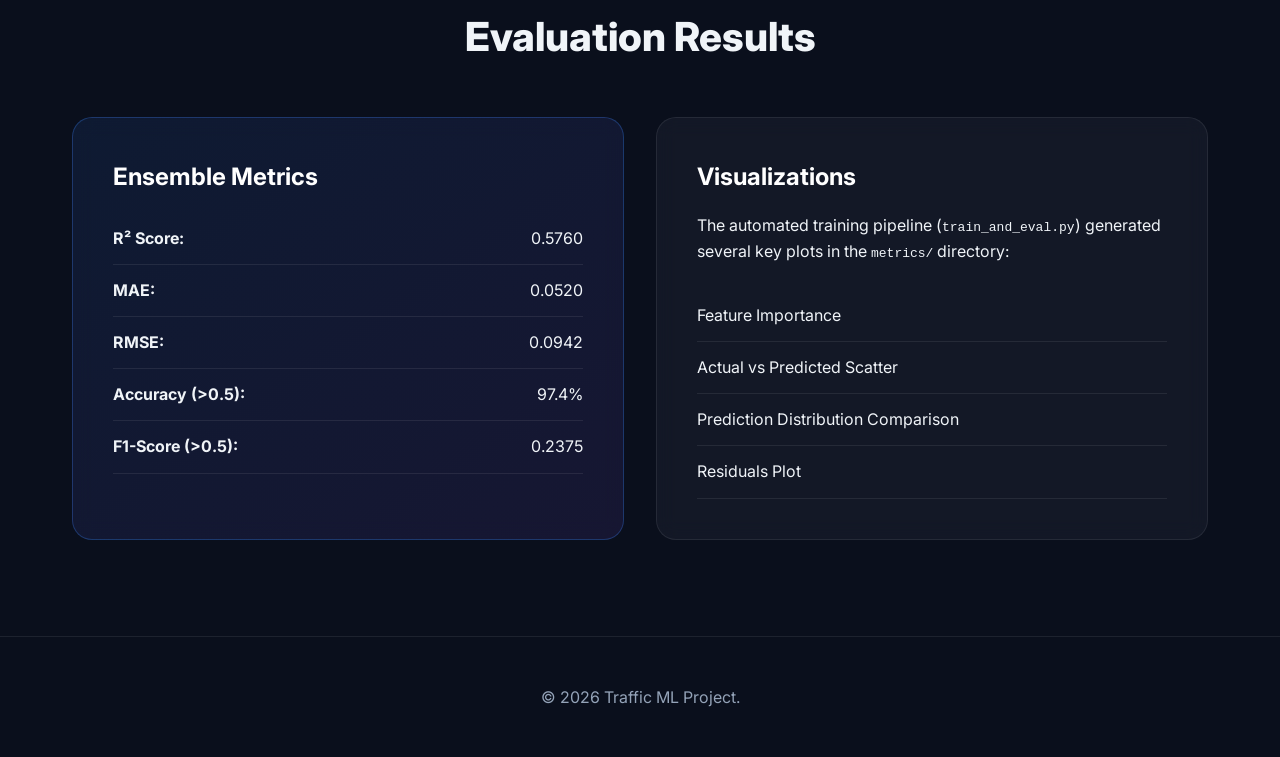
==== commit d17b2031: "metrices" ====
--- a/docs/index.html
+++ b/docs/index.html
@@ -110,11 +110,11 @@
                     <div class="card highlight-card">
                         <h3>Ensemble Metrics</h3>
                         <ul class="dataset-list">
-                            <li><strong>R² Score:</strong> 0.5534</li>
-                            <li><strong>MAE:</strong> 0.0538</li>
-                            <li><strong>RMSE:</strong> 0.0967</li>
-                            <li><strong>Accuracy (&gt;0.5):</strong> 97.6%</li>
-                            <li><strong>F1-Score (&gt;0.5):</strong> 0.3357</li>
+                            <li><strong>R² Score:</strong> 0.5760</li>
+                            <li><strong>MAE:</strong> 0.0520</li>
+                            <li><strong>RMSE:</strong> 0.0942</li>
+                            <li><strong>Accuracy (&gt;0.5):</strong> 97.4%</li>
+                            <li><strong>F1-Score (&gt;0.5):</strong> 0.2375</li>
                         </ul>
                     </div>
                     <div class="card">
